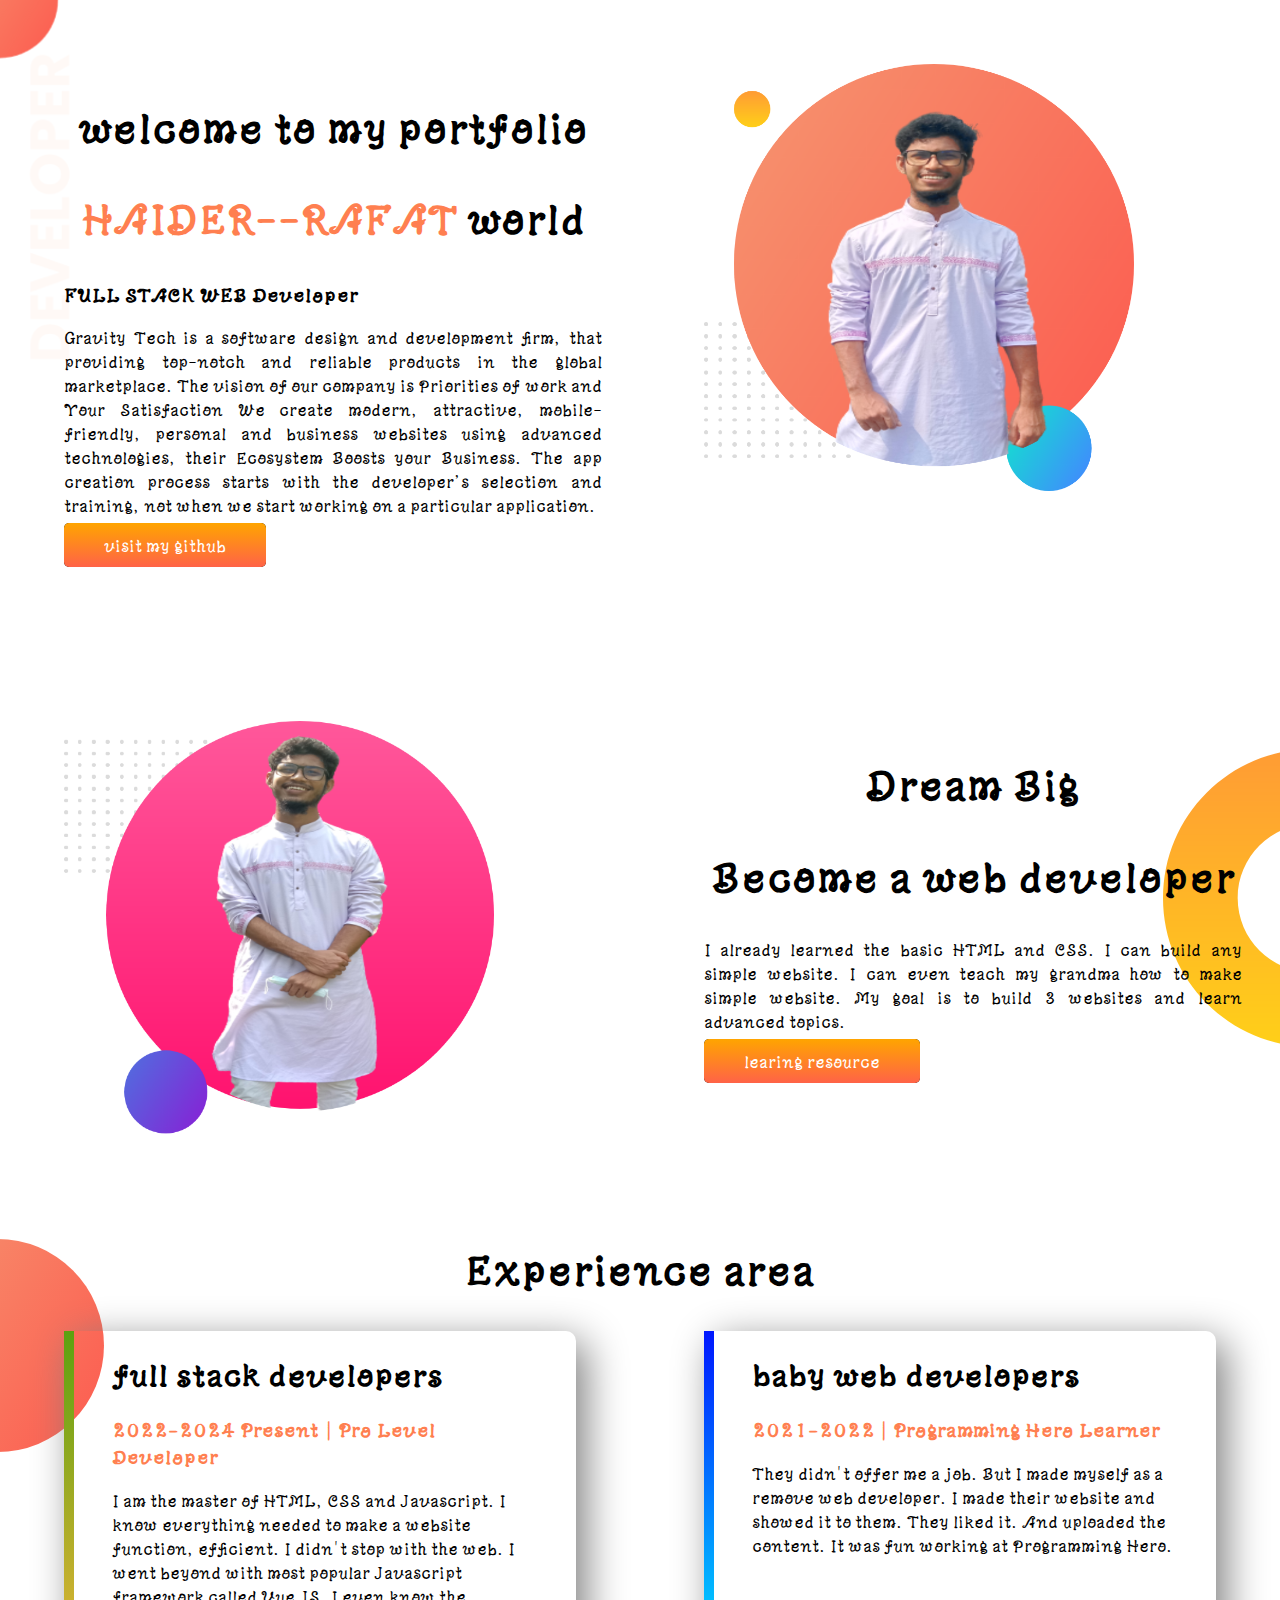
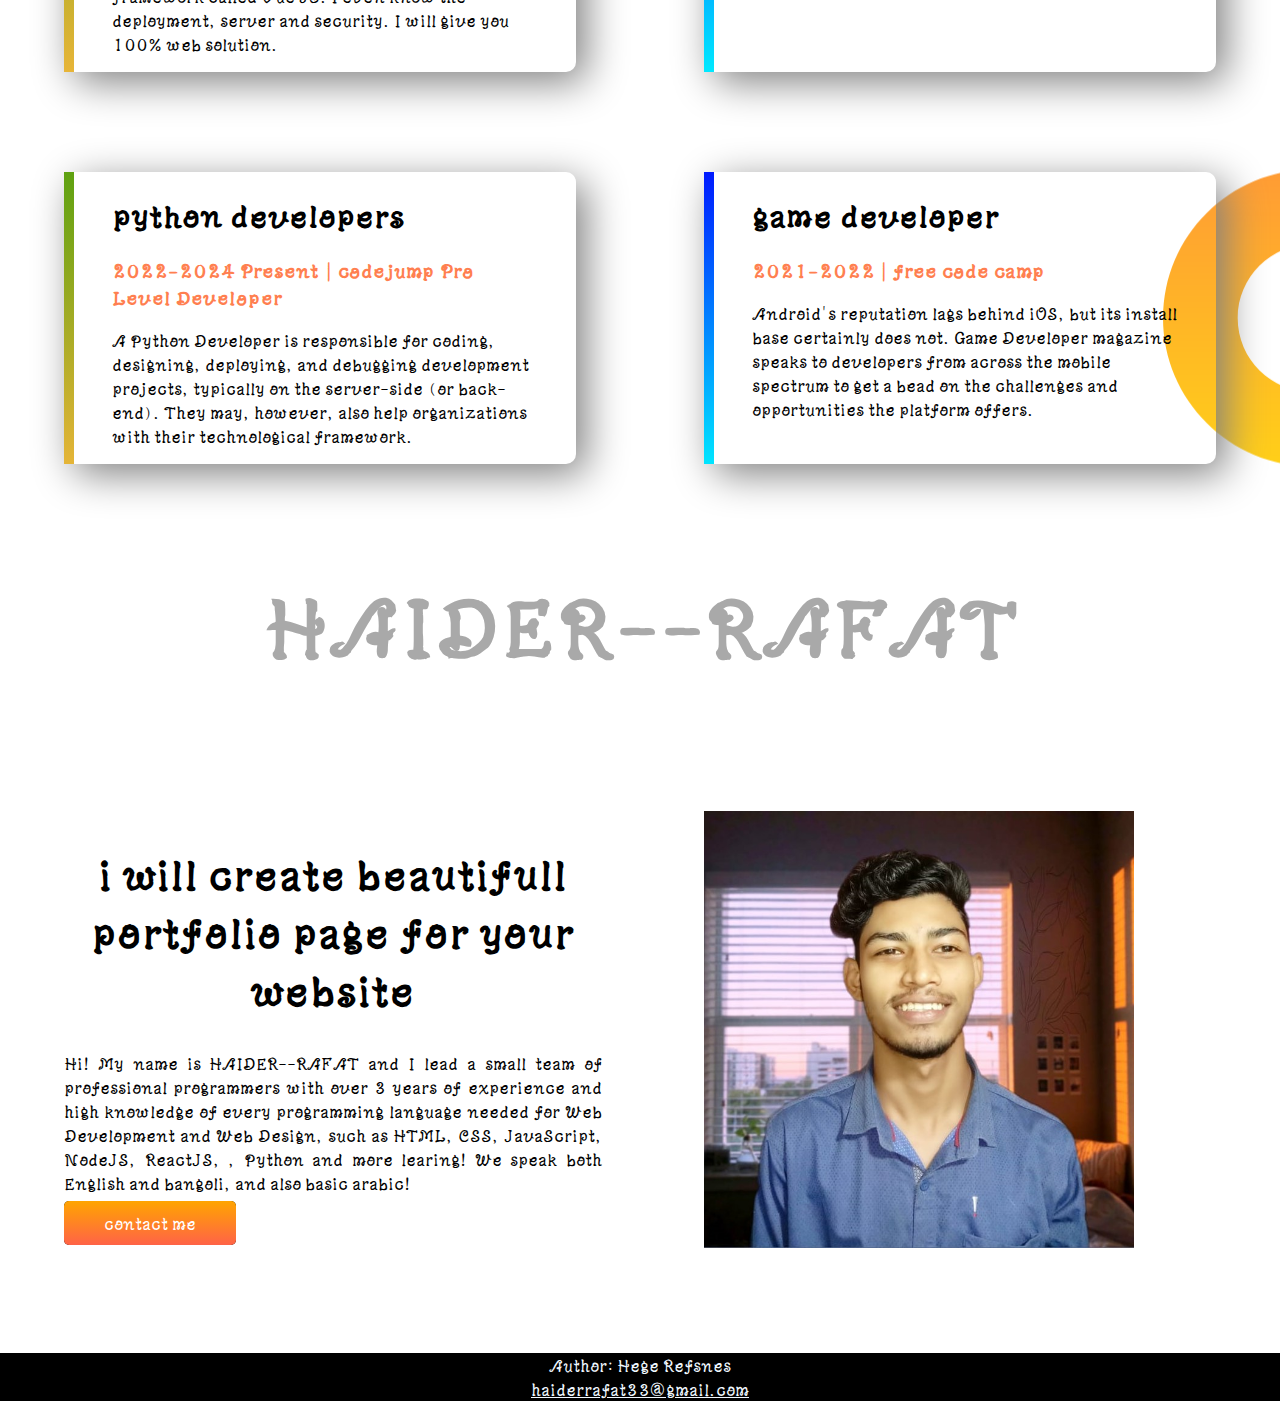
==== index.html @ b4fe0358 "practic-portfolio-hr" ====
<!DOCTYPE html>
<html lang="en">

<head>
    <meta charset="UTF-8">
    <meta http-equiv="X-UA-Compatible" content="IE=edge">
    <meta name="viewport" content="width=device-width, initial-scale=1.0">
    <title>simple portfolio </title>
    <link rel="preconnect" href="https://fonts.googleapis.com">
    <link rel="preconnect" href="https://fonts.gstatic.com" crossorigin>
    <link href="https://fonts.googleapis.com/css2?family=Yuji+Mai&display=swap" rel="stylesheet">
    <link rel="stylesheet" href="style.css">
</head>

<body>



    <section class="top-banner flaxible-container">


        <div class="half-width">
            <h2>welcome to my portfolio</h2>

            <h2><span class="orange">HAIDER--RAFAT </span> world</h2>
            <H3>FULL STACK WEB Developer</H3>
            <p>Gravity Tech is a software design and development firm, that providing top-notch and reliable products in
                the global marketplace. The vision of our company is Priorities of work and Your Satisfaction We create
                modern, attractive, mobile-friendly, personal and business websites using advanced technologies, their
                Ecosystem Boosts your Business. The app creation process starts with the developer’s selection and
                training, not when we start working on a particular application.</p>
            <a class="link-button" target="_blank" href="https://github.com/haider-rafat">visit my github</a>
        </div>


        <div class="half-width">
            <img src="img/my-bg.png" alt="picture">

    </section>

    <!-- secend---------------- ------------------section -->

    <section class="medal-banner flaxible-container">
        <div class="half-width">
            <img src="img/my-bg2.png" alt="picture">
        </div>
        <div class="half-width">
            <h2>Dream Big</h2>
            <h2>Become a web developer</h2>
            <p>I already learned the basic HTML and CSS. I can build any simple website. I can even teach my grandma how
                to make simple website. My goal is to build 3 websites and learn advanced topics.</p>
            <a class="link-button" target="blank" href="https://www.w3schools.com/">learing resource</a>

        </div>
    </section>



    <!-- -----------------------experience area 3rd section--------------------------------- -->


    <section class="experience-area">
        <h2>Experience area </h2>

        <div class="flaxible-container">
            <div id="full-stack-dev" class="experience-item">
                <h1>full stack developers</h1>
                <h3 class="orange">2022-2024 Present | Pro Level Developer</h3>
                <p>I am the master of HTML, CSS and Javascript. I know everything needed to make a website function,
                    efficient. I didn't stop with the web. I went beyond with most popular Javascript framework called
                    Vue
                    JS. I even know the deployment, server and security. I will give you 100% web solution.</p>


            </div>
            <div id="baby-stack-dev" class="experience-item">
                <h1>baby web developers</h1>
                <h3 class="orange"> 2021-2022 | Programming Hero Learner</h3>
                <p>They didn't offer me a job. But I made myself as a remove web developer. I made their website and
                    showed
                    it to them. They liked it. And uploaded the content. It was fun working at Programming Hero.</p>
            </div>
        </div>

    </section>
    <!-- ---------------------------------------4th section-------------------------------   -->


    <section class="Experience-developer">


        <div class="flaxible-container">
            <div id="full-stack-dev" class="experience-item">
                <h1>python developers</h1>
                <h3 class="orange">2022-2024 Present | codejump Pro Level Developer</h3>
                <p>A Python Developer is responsible for coding, designing, deploying, and debugging development
                    projects, typically on the server-side (or back-end). They may, however, also help organizations
                    with their technological framework.</p>


            </div>
            <div id="baby-stack-dev" class="experience-item">
                <h1>game developer</h1>
                <h3 class="orange"> 2021-2022 | free code camp</h3>
                <p>Android's reputation lags behind iOS, but its install base certainly does not. Game Developer
                    magazine speaks to developers from across the mobile spectrum to get a bead on the challenges and
                    opportunities the platform offers. </p>
            </div>
        </div>

    </section>


    <section>
        <h2 style="font-size: 80px ; color:darkgray;">HAIDER--RAFAT</h2>
        <div class="flaxible-container">
            <div class="half-width">
                <h2> i will create beautifull portfolio page for your website</h2>
                <p>Hi! My name is HAIDER--RAFAT and I lead a small team of professional programmers with over 3 years of
                    experience and high knowledge of every programming language needed for Web Development and Web
                    Design, such as HTML, CSS, JavaScript, NodeJS, ReactJS, , Python and more learing! We speak both
                    English and bangoli, and also basic arabic!</p>
                <a class="link-button" target="blank" href="https://www.linkedin.com/in/haider-rafat-621aa11b4/">
                    contact me</a>


            </div>
            <div class="half-width">
                <img src="img/haiderrafat (3).jpeg" alt="">
            </div>
        </div>
    </section>

    <!-- footer section  -->
    <footer>
        <p>Author: Hege Refsnes<br>
            <a href="haiderrafat33@gmail.com">haiderrafat33@gmail.com</a>
        </p>
    </footer>






</body>

</html>
---- style.css ----
body{
    font-family: 'Yuji Mai', serif;
    margin: 0;
}
h1{
    font-size: 30px;
}
h2{
    font-size: 40px;
    
    text-align: center;

}

.flaxible-container{
    display: flex;
    margin-bottom: 100px;
}
.orange{
    
    color: coral;
}

.half-width{
    width: 50%;
    height: auto;

    padding-left:5% ;
    padding-top: 5%;
    padding-right: 3%;
    text-align: justify;
}
.half-width img{
    width: 80%;
    height: auto;
}


.link-button{
    text-decoration: none;
    background-image: linear-gradient(orange,tomato);
    padding: 10px 40px;
    color: white;
    font-weight: 700px;
    border-radius: 5px;
    
   
}

.top-banner{
    background-image: url(img/top-banner.png);
    background-repeat: no-repeat;
    
}
.medal-banner{
    background-image: url(img/dream-bg.png) ;
    background-repeat: no-repeat;
    background-position: right;
}
.experience-area{
    background-image: url(img/exp-bg.png);
    background-repeat: no-repeat;
}
.experience-item{

    width: 40%;
    margin-left: 5%;
    margin-right: 5%;
    padding-left: 3%;
    padding-right: 3%;
    border-radius: 10px;
    box-shadow: 10px 10px  40px gray ;
}
#full-stack-dev{
    border-left: 10px solid;
    border-image: linear-gradient( #4d9f0c , #f6b73c) ;
    border-image-slice: 30;  

   
}
#baby-stack-dev{

    border-left: 10px solid;
    border-image: linear-gradient(blue , cyan) ; 
    border-image-slice: 30;
 

}
.Experience-developer{
    background-image: url(img/dream-bg.png);
    background-repeat: no-repeat;
    background-position: right;
}



/*-------------- footer-------------------- */

footer p , a {
   color: aliceblue;
    background-color:black;
text-align: center;
}
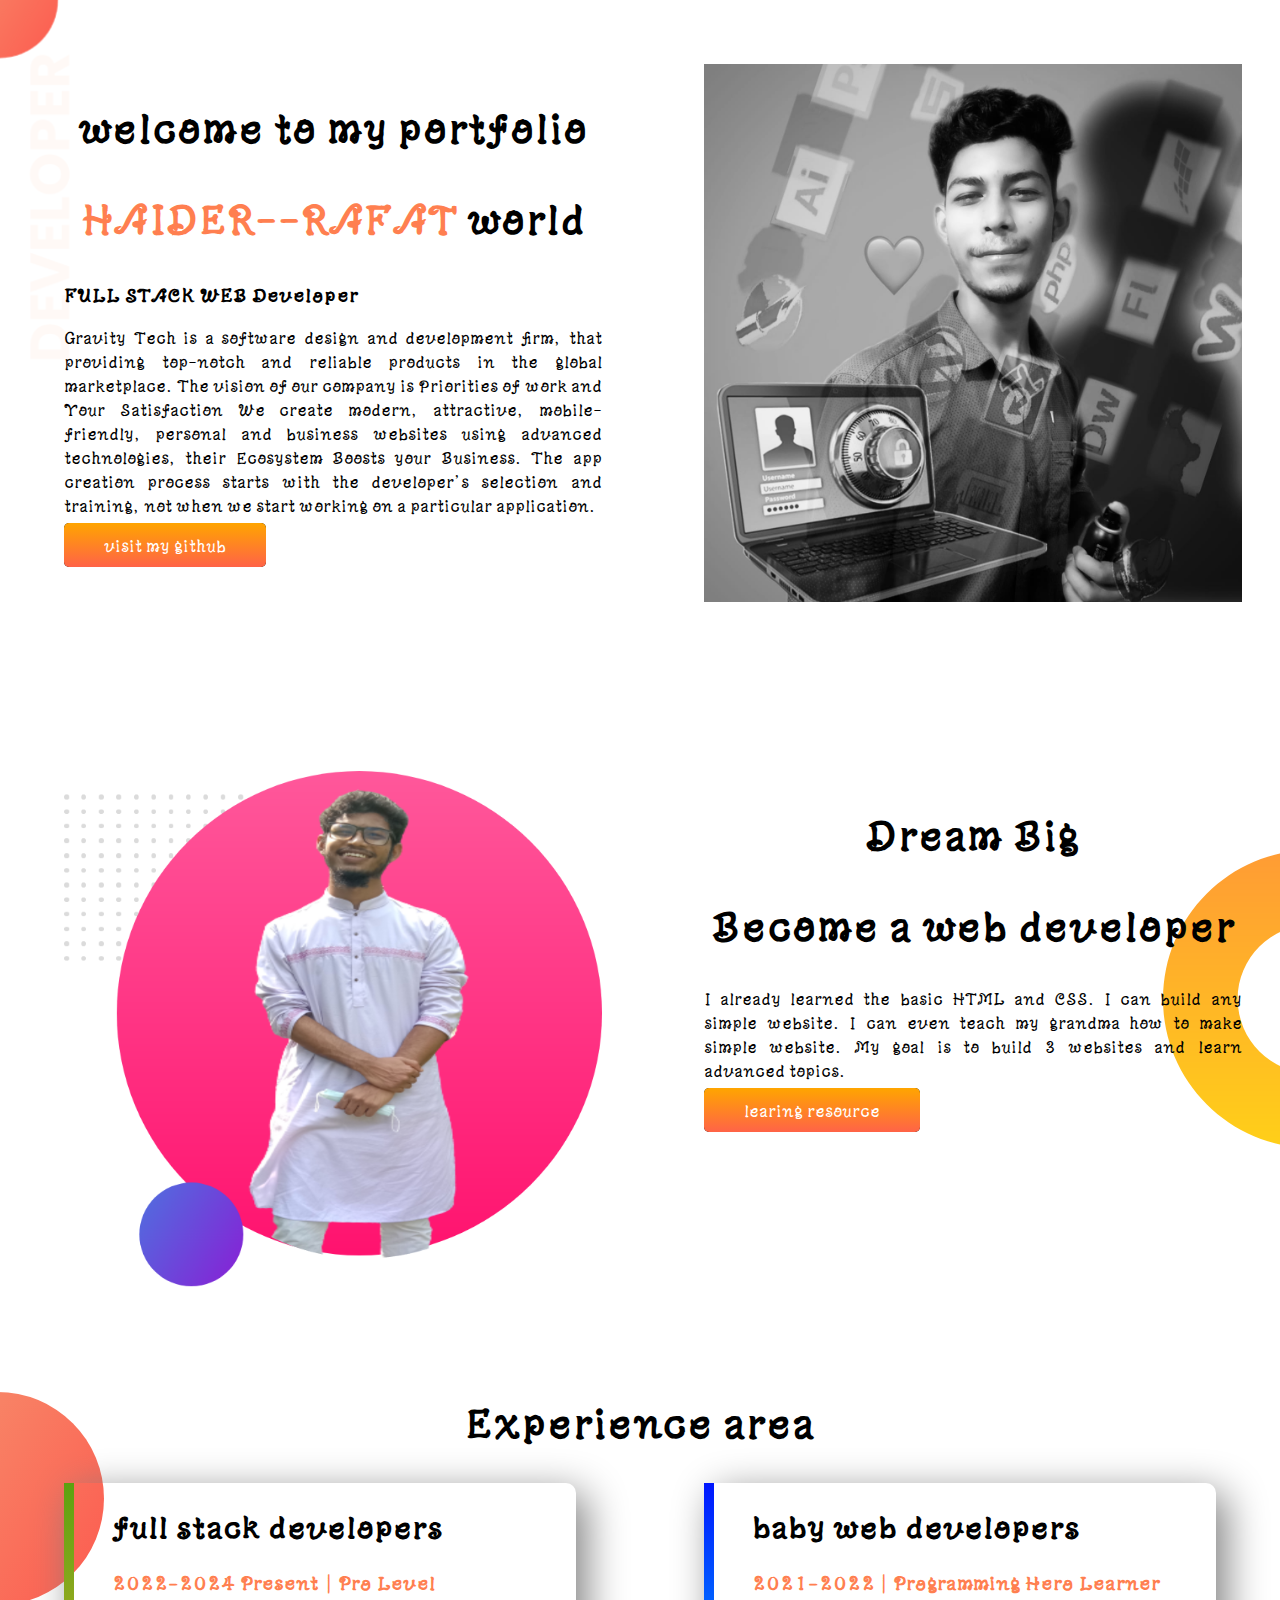
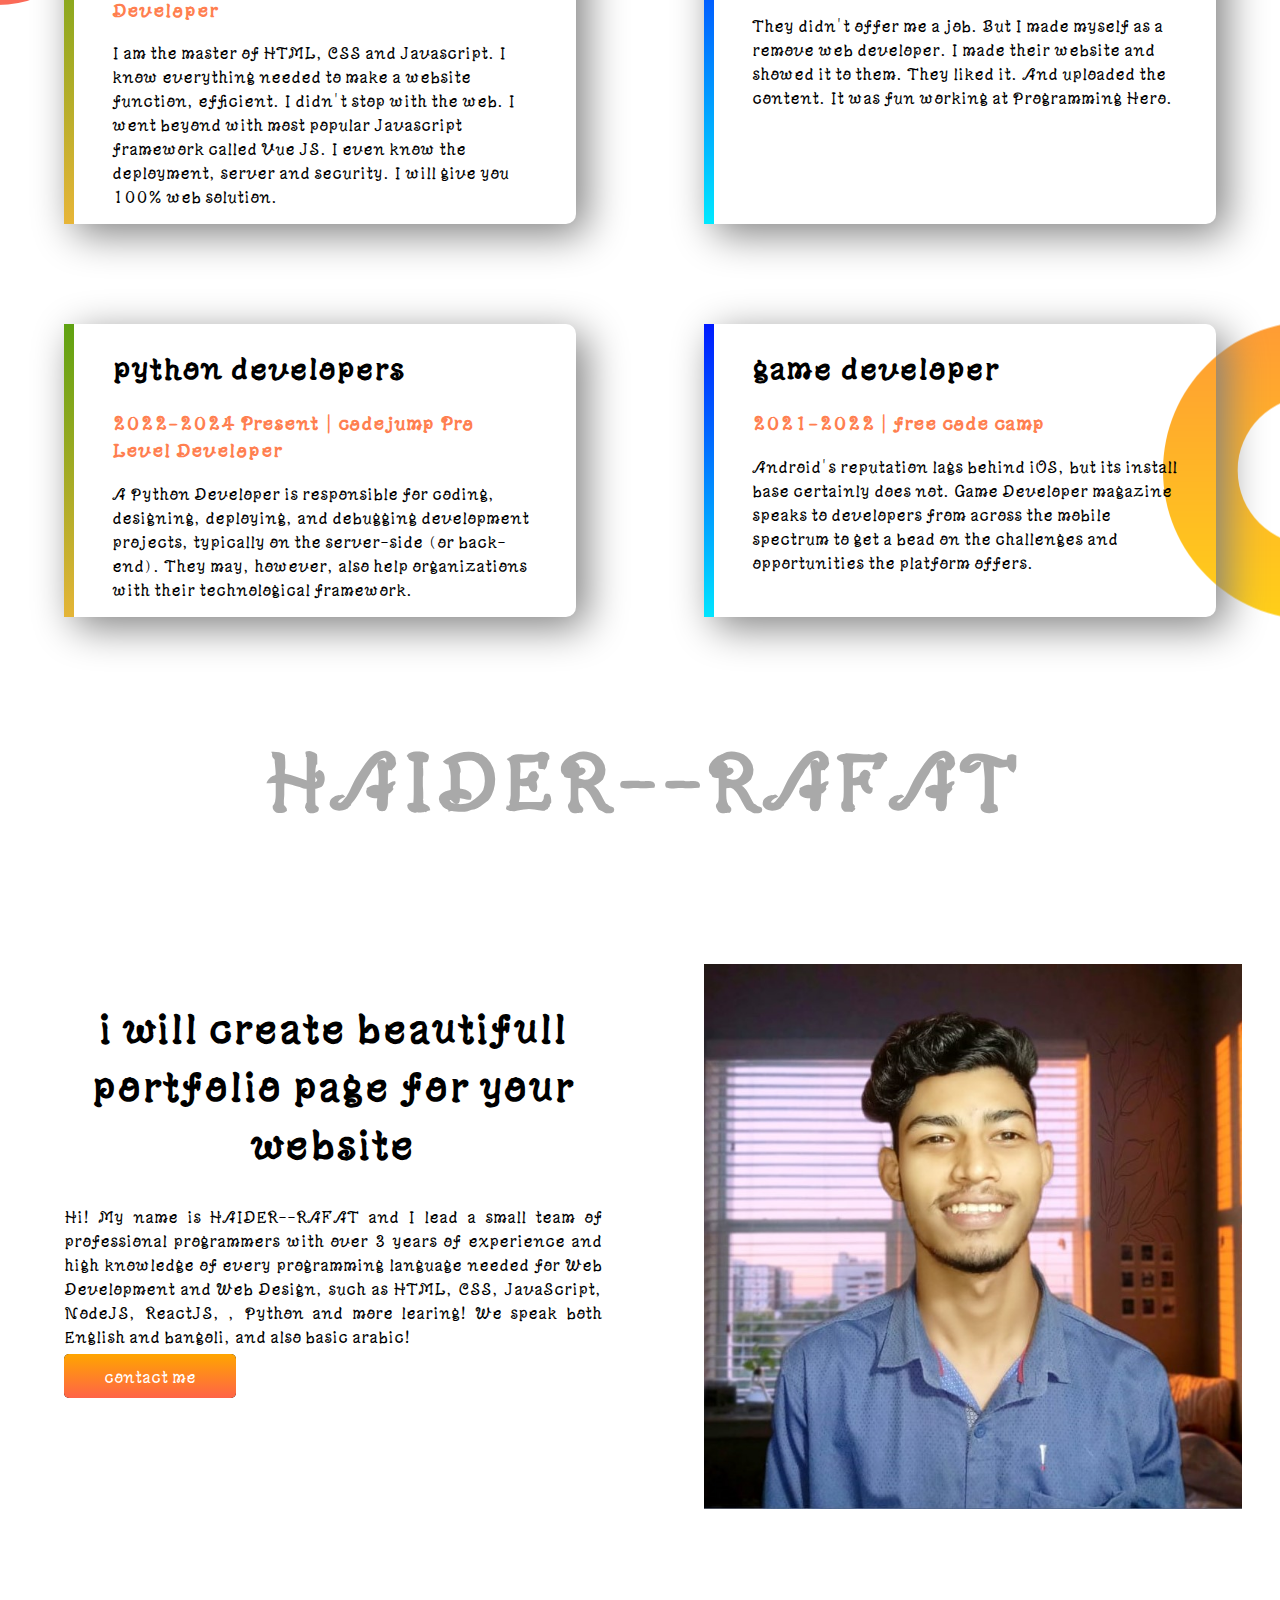
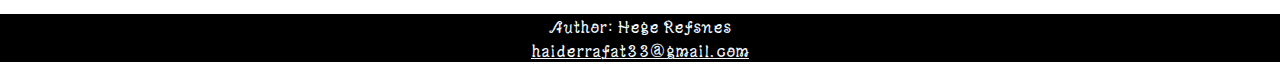
==== commit 6668851f: "first commit" ====
--- a/index.html
+++ b/index.html
@@ -34,7 +34,7 @@
 
 
         <div class="half-width">
-            <img src="img/my-bg.png" alt="picture">
+            <img id="" src="img/hrhaiderrafat.jpeg" alt="picture">
 
     </section>
 
--- a/style.css
+++ b/style.css
@@ -31,9 +31,11 @@
     text-align: justify;
 }
 .half-width img{
-    width: 80%;
+    width: 100%;
     height: auto;
 }
+
+
 
 
 .link-button{
